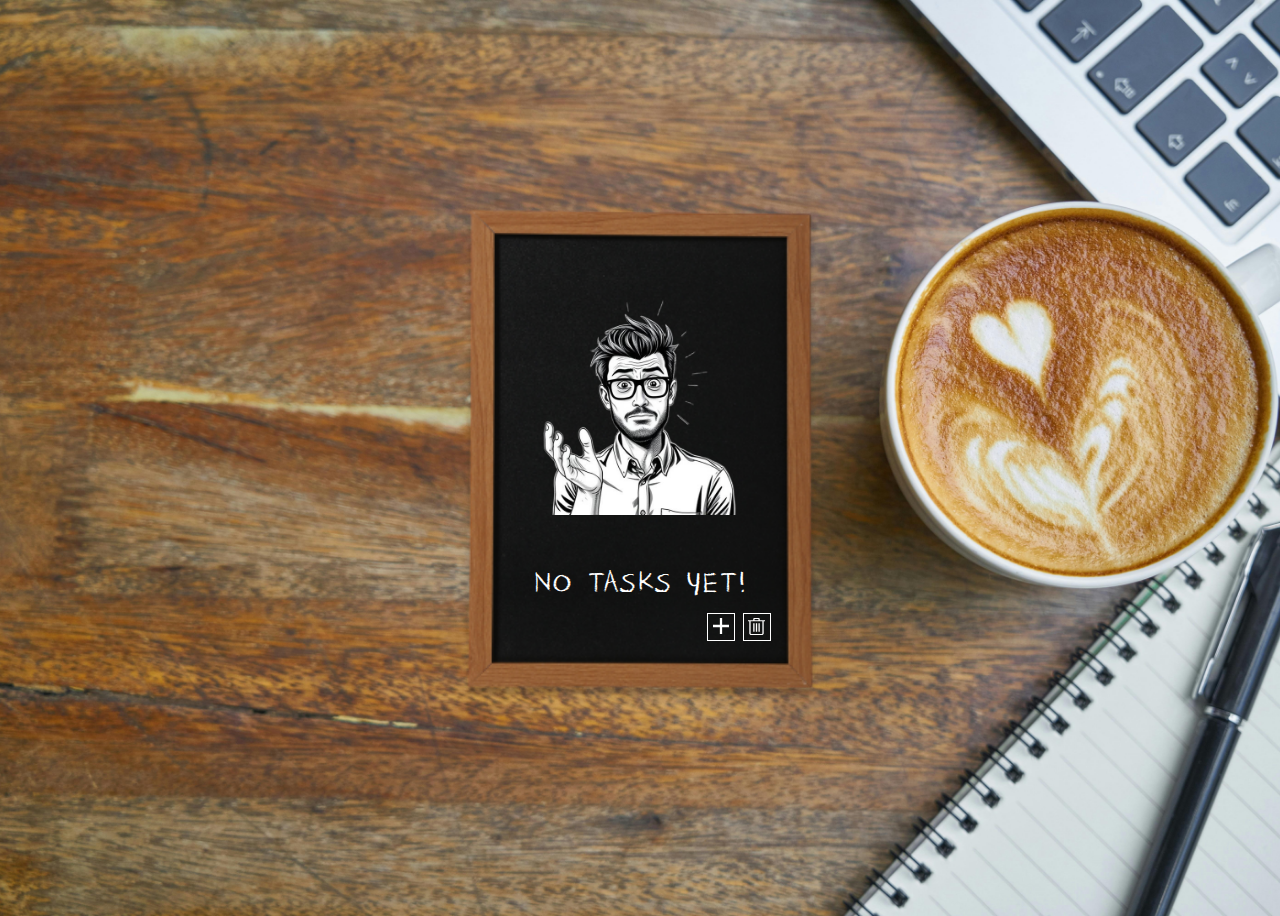
==== index.html @ 8f49e0d2 "change svg icons" ====
<!DOCTYPE html>
<html lang="en">
    <head>
        <meta charset="UTF-8" />
        <meta name="viewport" content="width=device-width, initial-scale=1.0" />
        <title>Document</title>
        <link rel="stylesheet" href="./styles.css" />
        <link rel="icon" href="/images/favicon.png" />
        <script defer src="./javascript/main.js" type="module"></script>
    </head>
    <body>
        <main>
            <!-- @!Background image -->
            <article class="board-cont">
                <!-- !board container -->
                <img
                    class="board-img"
                    src="./images/board-mobile.png"
                    alt="blackboard"
                />

                <!-- !all content on the board (except the buttons) -->
                <div class="all-content-cont">
                    <!-- tasks / image container -->
                    <div class="tasks-or-img-cont">
                        <!-- *img and text container -->
                        <div class="img-and-text-cont">
                            <!-- image -->
                            <img
                                class="no-task-yet-img"
                                src="./images/no-task-yet.png"
                                alt="no task yet"
                            />

                            <!-- text -->
                            <p class="no-tasks-text">NO TASKS YET!</p>
                        </div>

                        <!-- *header and tasks container -->

                        <div class="header-and-tasks-cont display-none">
                            <!-- header -->
                            <header>
                                <h1 class="heading">
                                    TASKS DONE:
                                    <span class="tasks-checked">0</span>/8
                                </h1>
                            </header>

                            <!-- tasks container (maximum 8 tasks) -->
                            <ul class="tasks-cont">
                                <!-- Single Task-->
                                <li class="single-task-cont">
                                    <!-- checkbox -->
                                    <input class="checkbox" type="checkbox" />

                                    <!-- text box -->
                                    <div class="text-cont">
                                        <input
                                            class="text-input"
                                            type="text"
                                            placeholder="What do you wanna do?"
                                            maxlength="24"
                                        />
                                    </div>
                                </li>
                            </ul>
                        </div>
                    </div>
                </div>

                <!-- !action buttons -->
                <div class="btns-cont">
                    <button class="add-btn">
                        <!--original width and height is 20-->
                        <svg
                            width="16"
                            height="16"
                            viewBox="0 0 20 20"
                            fill="none"
                            xmlns="http://www.w3.org/2000/svg"
                        >
                            <path
                                d="M20 11.4286H11.4286V20H8.57143V11.4286H0V8.57143H8.57143V0H11.4286V8.57143H20V11.4286Z"
                                fill="white"
                            />
                        </svg>
                    </button>
                    <button class="delete-btn">
                        <!--original width and height is 20-->
                        <svg
                            width="17"
                            height="17"
                            viewBox="0 0 20 20"
                            fill="none"
                            xmlns="http://www.w3.org/2000/svg"
                        >
                            <path
                                d="M20 3.75066H18.4615V18.1251C18.4615 18.3855 18.4014 18.6296 18.2812 18.8575C18.1611 19.0853 17.9968 19.2839 17.7885 19.4531C17.5801 19.6224 17.3357 19.7559 17.0553 19.8535C16.7748 19.9512 16.4744 20 16.1538 20H3.84615C3.52564 20 3.22516 19.9512 2.94471 19.8535C2.66426 19.7559 2.41987 19.6224 2.21154 19.4531C2.00321 19.2839 1.83894 19.0853 1.71875 18.8575C1.59856 18.6296 1.53846 18.3855 1.53846 18.1251V3.75066H0V2.50071H6.15385V1.25076C6.15385 1.07499 6.19391 0.912235 6.27404 0.762502C6.35417 0.612768 6.46234 0.482565 6.59856 0.371892C6.73478 0.26122 6.89904 0.170078 7.09135 0.098466C7.28365 0.0268544 7.48397 -0.00569638 7.69231 0.000813769H12.3077C12.524 0.000813769 12.7244 0.0333645 12.9087 0.098466C13.0929 0.163568 13.2532 0.251455 13.3894 0.362127C13.5256 0.4728 13.6378 0.606258 13.726 0.762502C13.8141 0.918745 13.8542 1.0815 13.8462 1.25076V2.50071H20V3.75066ZM7.69231 2.50071H12.3077V1.25076H7.69231V2.50071ZM16.9231 3.75066H3.07692V18.1251C3.07692 18.2943 3.15304 18.4408 3.30529 18.5645C3.45753 18.6882 3.63782 18.7501 3.84615 18.7501H16.1538C16.3622 18.7501 16.5425 18.6882 16.6947 18.5645C16.847 18.4408 16.9231 18.2943 16.9231 18.1251V3.75066ZM7.69231 16.2502H6.15385V6.25056H7.69231V16.2502ZM10.7692 16.2502H9.23077V6.25056H10.7692V16.2502ZM13.8462 16.2502H12.3077V6.25056H13.8462V16.2502Z"
                                fill="white"
                            />
                        </svg>
                    </button>
                </div>
            </article>
        </main>

        <dialog class="dialog">
            <div class="dialog-cont">
                <p>Are you sure you want to delete this task?</p>
                <div class="dialog-btns-cont">
                    <button class="no-btn"></button>
                    <button class="yes-btn"></button>
                </div>
            </div>
        </dialog>
    </body>
</html>
---- styles.css ----
* {
    font-family: dkCrayonCrumble;
    box-sizing: border-box;
    color: white;
    letter-spacing: 0.1094rem;
}

.text-input::placeholder {
    letter-spacing: 0;
}

.text-input {
    letter-spacing: 0.0781rem;
}

@font-face {
    font-family: dkCrayonCrumble;
    src: url("./fonts/dk-crayon-crumble-font/DkCrayonCrumble-ddll.ttf");
}

.display-none {
    display: none;
}

body {
    background-image: url("./images/background-img.jpg");
    background-position: center; /*? If you only specify one keyword, the other value will be "center"*/
    background-repeat: no-repeat;
    background-size: cover;
}

main {
    height: 100vh;
    display: flex;
    justify-content: center;
    align-items: center;
}

.board-cont {
    position: relative;
    width: clamp(16.75rem, 70%, 22.5rem);
}

.board-img {
    width: 100%;
}

.all-content-cont {
    position: absolute;
    width: fit-content;
    text-align: center;
    margin: 0 auto;
    inset: 0;
}

.img-and-text-cont {
    margin-top: 25%;
}

.header-and-tasks-cont {
    margin-top: 20%;
}

header {
    margin-bottom: 5%;
}

.heading {
    font-size: clamp(1.75rem, 5.634vw + 0.436rem, 2.313rem);
}

.no-task-yet-img {
    margin: 0 auto 0.625rem;
    width: 60%;
}

.no-tasks-text {
    font-size: clamp(1.5rem, 3.756vw + 0.749rem, 2rem);
}

.tasks-cont,
.heading {
    padding: 0;
    margin: 0;
}

.tasks-cont > .single-task-cont {
    list-style-type: none;
    line-height: clamp(1.4rem, 7.887vw + -0.177rem, 2.45rem);
}

/* *? remove fake checkbox */
.checkbox {
    position: absolute;
    z-index: 0;
    width: 1.25rem;
    height: 1.4em;
    opacity: 0;
}

/* *?align items vertically inside of the text container */
.checkbox + .text-cont {
    /* cursor: pointer; */
    display: inline-flex; /*todo: figure out what that is*/
    align-items: center;
}

/* ?create a fake checkbox next to input textbox to replace the default one */
.checkbox + .text-cont::before {
    content: "";
    display: inline-block;
    width: 1.1rem;
    height: 1.1rem;
    flex-shrink: 0;
    flex-grow: 0;
    border: 0.15rem solid white;
    margin-right: 0.5em;
    background-repeat: no-repeat;
    background-position: center center;
    background-size: 50% 50%;
}

.checkbox:checked + .text-cont::before {
    background-image: url("data:image/svg+xml,%3Csvg width='22' height='16' viewBox='0 0 22 16' fill='none' xmlns='http://www.w3.org/2000/svg'%3E%3Cpath fill-rule='evenodd' clip-rule='evenodd' d='M2.75 5.33333L0 8L8.25 16L22 2.66667L19.25 0L8.25 10.6667L2.75 5.33333Z' fill='white'/%3E%3C/svg%3E%0A");
}

.text-input {
    border: none;
    background-color: transparent;
    font-size: clamp(1rem, 3.756vw + 0.249rem, 1.5rem);
    padding-top: 0.1875rem;
}

.text-input:focus {
    border: none;
    outline: none;
}

/*initially off*/
.text-input-red-border {
    border: 2px dashed red;
}

.btns-cont {
    position: absolute;
    width: 100%;
    display: flex;
    justify-content: end;
    top: 81%;
}

svg {
    margin-top: 4.5px;
    /* border: 0.5px solid white; */
}

.add-btn,
.delete-btn {
    padding: 0;
    color: white;
    fill: white; /*styles svg element*/
    border: 0.1rem solid;
    width: clamp(1.5rem, 6.25vw, 1.75rem);
    height: clamp(1.5rem, 6.25vw, 1.75rem);
    background-color: transparent;
}

/* a toggle class that's initially off */
.delete-btn-grey {
    color: grey;
    fill: grey;
}

.delete-btn {
    margin-left: 0.5rem;
    margin-right: 13.75%;
}

.dialog {
    padding: 0;
    background-color: transparent;
    border-radius: 0.9375rem;
    width: clamp(12.5rem, 60%, 25rem);
    font-size: 1.5rem;
    border: 0.1875rem solid;
}

.dialog-cont,
.dialog-btns-cont {
    margin: 0 auto;
}

.dialog-cont {
    padding-bottom: 1.25rem;
    width: 80%;
    text-align: center;
}

.dialog-btns-cont {
    width: fit-content;
}

.dialog::backdrop {
    backdrop-filter: blur(0.75rem);
}

.no-btn,
.yes-btn {
    height: 2rem;
    width: 2rem;
    background-position: center center;
    background-repeat: no-repeat;
    background-color: transparent;
    border: 0.1563rem solid white;
    border-radius: 0.5rem;
    border-color: white;
    border-style: solid;
}

.no-btn:hover {
    background-color: #e70606;
}

.yes-btn:hover {
    background-color: #008000;
}

.no-btn {
    background-image: url("data:image/svg+xml,%3Csvg width='19' height='19' viewBox='0 0 19 19' fill='none' xmlns='http://www.w3.org/2000/svg' %3E%3Cpath d='M13.0583 9.5L18.9832 15.4249L15.4249 18.9832L9.5 13.0583L3.5583 19L0 15.4417L5.9417 9.5L0 3.5583L3.5583 0L9.5 5.9417L15.4417 0.016784L19 3.57509L13.0583 9.5Z' fill='white' /%3E%3C/svg%3E");
}

.yes-btn {
    background-image: url("data:image/svg+xml,%3Csvg width='22' height='20' viewBox='0 0 22 20' fill='none' xmlns='http://www.w3.org/2000/svg' %3E%3Cpath d='M7.22377 19.2545L0.00176553 11.5622L3.29188 8.05563L7.2227 12.2548L18.709 0.000560275L22.0002 3.50609L7.22377 19.2545Z' fill='white' /%3E%3C/svg%3E");
}
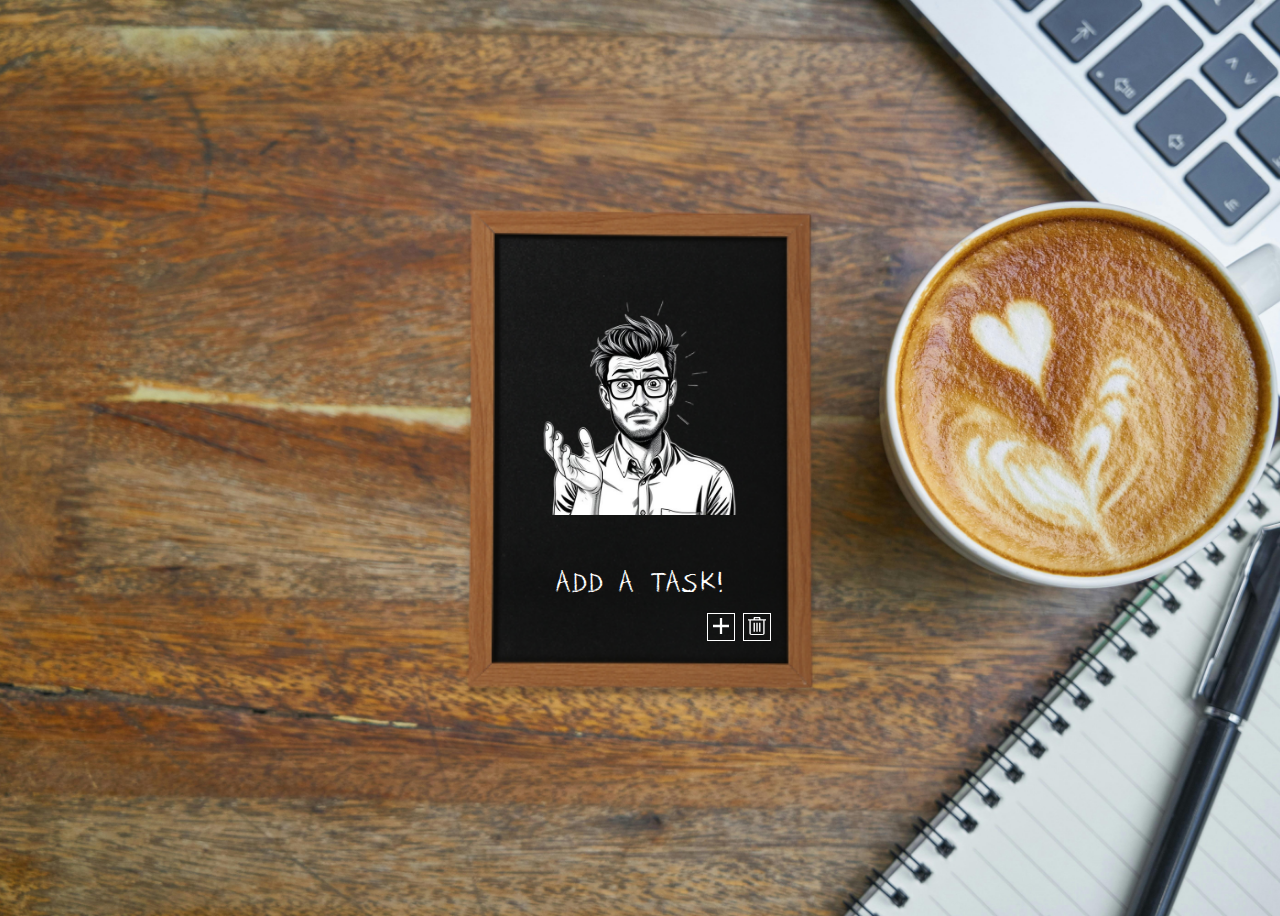
==== commit 383419ca: "delete a task when a user clicks on the delete button" ====
--- a/index.html
+++ b/index.html
@@ -5,7 +5,7 @@
         <meta name="viewport" content="width=device-width, initial-scale=1.0" />
         <title>Document</title>
         <link rel="stylesheet" href="./styles.css" />
-        <link rel="icon" href="/images/favicon.png" />
+        <link rel="icon" href="./assets/icons/favicon.png" />
         <script defer src="./javascript/main.js" type="module"></script>
     </head>
     <body>
@@ -15,8 +15,8 @@
                 <!-- !board container -->
                 <img
                     class="board-img"
-                    src="./images/board-mobile.png"
-                    alt="blackboard"
+                    src="./assets/images/chalkboard.png"
+                    alt="chalkboard"
                 />
 
                 <!-- !all content on the board (except the buttons) -->
@@ -28,12 +28,12 @@
                             <!-- image -->
                             <img
                                 class="no-task-yet-img"
-                                src="./images/no-task-yet.png"
+                                src="./assets/images/no-task-yet.png"
                                 alt="no task yet"
                             />
 
                             <!-- text -->
-                            <p class="no-tasks-text">NO TASKS YET!</p>
+                            <p class="no-tasks-text">ADD A TASK!</p>
                         </div>
 
                         <!-- *header and tasks container -->
@@ -43,7 +43,7 @@
                             <header>
                                 <h1 class="heading">
                                     TASKS DONE:
-                                    <span class="tasks-checked">0</span>/8
+                                    <span class="tasks-checked">0</span>/7
                                 </h1>
                             </header>
 
@@ -74,6 +74,7 @@
                     <button class="add-btn">
                         <!--original width and height is 20-->
                         <svg
+                            class="add-icon"
                             width="16"
                             height="16"
                             viewBox="0 0 20 20"
@@ -89,15 +90,14 @@
                     <button class="delete-btn">
                         <!--original width and height is 20-->
                         <svg
-                            width="17"
-                            height="17"
+                            class="delete-icon"
+                            width="18"
+                            height="18"
                             viewBox="0 0 20 20"
-                            fill="none"
                             xmlns="http://www.w3.org/2000/svg"
                         >
                             <path
                                 d="M20 3.75066H18.4615V18.1251C18.4615 18.3855 18.4014 18.6296 18.2812 18.8575C18.1611 19.0853 17.9968 19.2839 17.7885 19.4531C17.5801 19.6224 17.3357 19.7559 17.0553 19.8535C16.7748 19.9512 16.4744 20 16.1538 20H3.84615C3.52564 20 3.22516 19.9512 2.94471 19.8535C2.66426 19.7559 2.41987 19.6224 2.21154 19.4531C2.00321 19.2839 1.83894 19.0853 1.71875 18.8575C1.59856 18.6296 1.53846 18.3855 1.53846 18.1251V3.75066H0V2.50071H6.15385V1.25076C6.15385 1.07499 6.19391 0.912235 6.27404 0.762502C6.35417 0.612768 6.46234 0.482565 6.59856 0.371892C6.73478 0.26122 6.89904 0.170078 7.09135 0.098466C7.28365 0.0268544 7.48397 -0.00569638 7.69231 0.000813769H12.3077C12.524 0.000813769 12.7244 0.0333645 12.9087 0.098466C13.0929 0.163568 13.2532 0.251455 13.3894 0.362127C13.5256 0.4728 13.6378 0.606258 13.726 0.762502C13.8141 0.918745 13.8542 1.0815 13.8462 1.25076V2.50071H20V3.75066ZM7.69231 2.50071H12.3077V1.25076H7.69231V2.50071ZM16.9231 3.75066H3.07692V18.1251C3.07692 18.2943 3.15304 18.4408 3.30529 18.5645C3.45753 18.6882 3.63782 18.7501 3.84615 18.7501H16.1538C16.3622 18.7501 16.5425 18.6882 16.6947 18.5645C16.847 18.4408 16.9231 18.2943 16.9231 18.1251V3.75066ZM7.69231 16.2502H6.15385V6.25056H7.69231V16.2502ZM10.7692 16.2502H9.23077V6.25056H10.7692V16.2502ZM13.8462 16.2502H12.3077V6.25056H13.8462V16.2502Z"
-                                fill="white"
                             />
                         </svg>
                     </button>
--- a/styles.css
+++ b/styles.css
@@ -15,7 +15,7 @@
 
 @font-face {
     font-family: dkCrayonCrumble;
-    src: url("./fonts/dk-crayon-crumble-font/DkCrayonCrumble-ddll.ttf");
+    src: url("./assets/fonts/dk-crayon-crumble-font/DkCrayonCrumble-ddll.ttf");
 }
 
 .display-none {
@@ -23,7 +23,7 @@
 }
 
 body {
-    background-image: url("./images/background-img.jpg");
+    background-image: url("./assets/images/background-img.jpg");
     background-position: center; /*? If you only specify one keyword, the other value will be "center"*/
     background-repeat: no-repeat;
     background-size: cover;
@@ -100,7 +100,6 @@
 
 /* *?align items vertically inside of the text container */
 .checkbox + .text-cont {
-    /* cursor: pointer; */
     display: inline-flex; /*todo: figure out what that is*/
     align-items: center;
 }
@@ -137,8 +136,8 @@
 }
 
 /*initially off*/
-.text-input-red-border {
-    border: 2px dashed red;
+.red-border {
+    border: 0.125rem dashed red;
 }
 
 .btns-cont {
@@ -149,25 +148,36 @@
     top: 81%;
 }
 
-svg {
-    margin-top: 4.5px;
-    /* border: 0.5px solid white; */
-}
-
 .add-btn,
 .delete-btn {
     padding: 0;
     color: white;
-    fill: white; /*styles svg element*/
     border: 0.1rem solid;
     width: clamp(1.5rem, 6.25vw, 1.75rem);
     height: clamp(1.5rem, 6.25vw, 1.75rem);
     background-color: transparent;
 }
 
+.add-icon,
+.delete-icon {
+    fill: white;
+}
+
+/* both svg icons for add and delete btns */
+.add-icon {
+    margin-top: 0.2813rem;
+}
+
+.delete-icon {
+    margin-top: 0.1875rem;
+}
+
 /* a toggle class that's initially off */
 .delete-btn-grey {
     color: grey;
+}
+
+.delete-icon-grey {
     fill: grey;
 }
 
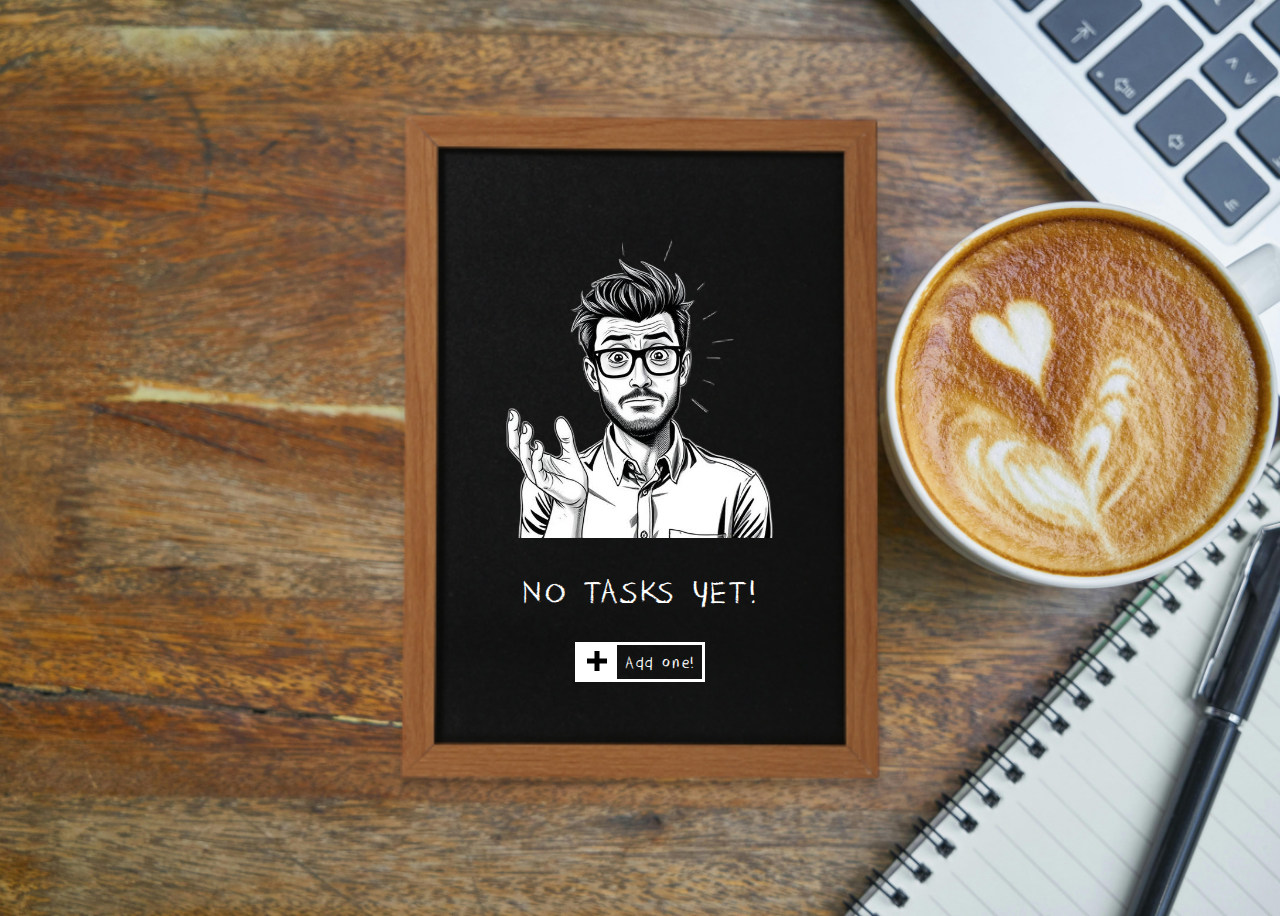
==== commit d613fcda: "add an initial add button to the default page" ====
--- a/index.html
+++ b/index.html
@@ -6,7 +6,7 @@
         <title>Document</title>
         <link rel="stylesheet" href="./styles.css" />
         <link rel="icon" href="./assets/icons/favicon.png" />
-        <script defer src="./javascript/main.js" type="module"></script>
+        <!-- <script defer src="./javascript/main.js" type="module"></script> -->
     </head>
     <body>
         <main>
@@ -20,10 +20,11 @@
                 />
 
                 <!-- !all content on the board (except the buttons) -->
-                <div class="all-content-cont">
-                    <!-- tasks / image container -->
-                    <div class="tasks-or-img-cont">
+                <div class="board-content">
+                    <!-- tasks / image container (dynamic container) -->
+                    <section class="tasks-or-img-cont">
                         <!-- *img and text container -->
+
                         <div class="img-and-text-cont">
                             <!-- image -->
                             <img
@@ -33,7 +34,22 @@
                             />
 
                             <!-- text -->
-                            <p class="no-tasks-text">ADD A TASK!</p>
+                            <p class="no-tasks-text">NO TASKS YET!</p>
+
+                            <div class="first-add-btn-cont">
+                                <button class="first-add-btn">
+                                    <svg
+                                        class="first-add-icon"
+                                        viewBox="0 0 24 24"
+                                        xmlns="http://www.w3.org/2000/svg"
+                                    >
+                                        <path
+                                            d="M9 0V9H0V15H9V24H15V15H24V9H15V0H9Z"
+                                        />
+                                    </svg>
+                                </button>
+                                <div class="add-one">Add one!</div>
+                            </div>
                         </div>
 
                         <!-- *header and tasks container -->
@@ -47,7 +63,7 @@
                                 </h1>
                             </header>
 
-                            <!-- tasks container (maximum 8 tasks) -->
+                            <!-- tasks container -->
                             <ul class="tasks-cont">
                                 <!-- Single Task-->
                                 <li class="single-task-cont">
@@ -64,43 +80,147 @@
                                         />
                                     </div>
                                 </li>
+                                <!-- Single Task-->
+                                <li class="single-task-cont">
+                                    <!-- checkbox -->
+                                    <input class="checkbox" type="checkbox" />
+
+                                    <!-- text box -->
+                                    <div class="text-cont">
+                                        <input
+                                            class="text-input"
+                                            type="text"
+                                            placeholder="What do you wanna do?"
+                                            maxlength="24"
+                                        />
+                                    </div>
+                                </li>
+                                <!-- Single Task-->
+                                <li class="single-task-cont">
+                                    <!-- checkbox -->
+                                    <input class="checkbox" type="checkbox" />
+
+                                    <!-- text box -->
+                                    <div class="text-cont">
+                                        <input
+                                            class="text-input"
+                                            type="text"
+                                            placeholder="What do you wanna do?"
+                                            maxlength="24"
+                                        />
+                                    </div>
+                                </li>
+                                <!-- Single Task-->
+                                <li class="single-task-cont">
+                                    <!-- checkbox -->
+                                    <input class="checkbox" type="checkbox" />
+
+                                    <!-- text box -->
+                                    <div class="text-cont">
+                                        <input
+                                            class="text-input"
+                                            type="text"
+                                            placeholder="What do you wanna do?"
+                                            maxlength="24"
+                                        />
+                                    </div>
+                                </li>
+                                <!-- Single Task-->
+                                <li class="single-task-cont">
+                                    <!-- checkbox -->
+                                    <input class="checkbox" type="checkbox" />
+
+                                    <!-- text box -->
+                                    <div class="text-cont">
+                                        <input
+                                            class="text-input"
+                                            type="text"
+                                            placeholder="What do you wanna do?"
+                                            maxlength="24"
+                                        />
+                                    </div>
+                                </li>
+                                <!-- Single Task-->
+                                <li class="single-task-cont">
+                                    <!-- checkbox -->
+                                    <input class="checkbox" type="checkbox" />
+
+                                    <!-- text box -->
+                                    <div class="text-cont">
+                                        <input
+                                            class="text-input"
+                                            type="text"
+                                            placeholder="What do you wanna do?"
+                                            maxlength="24"
+                                        />
+                                    </div>
+                                </li>
+                                <!-- Single Task-->
+                                <li class="single-task-cont">
+                                    <!-- checkbox -->
+                                    <input class="checkbox" type="checkbox" />
+
+                                    <!-- text box -->
+                                    <div class="text-cont">
+                                        <input
+                                            class="text-input"
+                                            type="text"
+                                            placeholder="What do you wanna do?"
+                                            maxlength="24"
+                                        />
+                                    </div>
+                                </li>
+                                <!-- Single Task-->
+                                <li class="single-task-cont">
+                                    <!-- checkbox -->
+                                    <input class="checkbox" type="checkbox" />
+
+                                    <!-- text box -->
+                                    <div class="text-cont">
+                                        <input
+                                            class="text-input"
+                                            type="text"
+                                            placeholder="What do you wanna do?"
+                                            maxlength="24"
+                                        />
+                                    </div>
+                                </li>
                             </ul>
+                            <!-- buttons container -->
+                            <section class="btns-cont">
+                                <button class="add-btn">
+                                    <!--original width and height is 20-->
+                                    <svg
+                                        class="add-icon"
+                                        width="16"
+                                        height="16"
+                                        viewBox="0 0 20 20"
+                                        fill="none"
+                                        xmlns="http://www.w3.org/2000/svg"
+                                    >
+                                        <path
+                                            d="M20 11.4286H11.4286V20H8.57143V11.4286H0V8.57143H8.57143V0H11.4286V8.57143H20V11.4286Z"
+                                            fill="white"
+                                        />
+                                    </svg>
+                                </button>
+                                <button class="delete-btn">
+                                    <!--original width and height is 20-->
+                                    <svg
+                                        class="delete-icon"
+                                        width="18"
+                                        height="18"
+                                        viewBox="0 0 20 20"
+                                        xmlns="http://www.w3.org/2000/svg"
+                                    >
+                                        <path
+                                            d="M20 3.75066H18.4615V18.1251C18.4615 18.3855 18.4014 18.6296 18.2812 18.8575C18.1611 19.0853 17.9968 19.2839 17.7885 19.4531C17.5801 19.6224 17.3357 19.7559 17.0553 19.8535C16.7748 19.9512 16.4744 20 16.1538 20H3.84615C3.52564 20 3.22516 19.9512 2.94471 19.8535C2.66426 19.7559 2.41987 19.6224 2.21154 19.4531C2.00321 19.2839 1.83894 19.0853 1.71875 18.8575C1.59856 18.6296 1.53846 18.3855 1.53846 18.1251V3.75066H0V2.50071H6.15385V1.25076C6.15385 1.07499 6.19391 0.912235 6.27404 0.762502C6.35417 0.612768 6.46234 0.482565 6.59856 0.371892C6.73478 0.26122 6.89904 0.170078 7.09135 0.098466C7.28365 0.0268544 7.48397 -0.00569638 7.69231 0.000813769H12.3077C12.524 0.000813769 12.7244 0.0333645 12.9087 0.098466C13.0929 0.163568 13.2532 0.251455 13.3894 0.362127C13.5256 0.4728 13.6378 0.606258 13.726 0.762502C13.8141 0.918745 13.8542 1.0815 13.8462 1.25076V2.50071H20V3.75066ZM7.69231 2.50071H12.3077V1.25076H7.69231V2.50071ZM16.9231 3.75066H3.07692V18.1251C3.07692 18.2943 3.15304 18.4408 3.30529 18.5645C3.45753 18.6882 3.63782 18.7501 3.84615 18.7501H16.1538C16.3622 18.7501 16.5425 18.6882 16.6947 18.5645C16.847 18.4408 16.9231 18.2943 16.9231 18.1251V3.75066ZM7.69231 16.2502H6.15385V6.25056H7.69231V16.2502ZM10.7692 16.2502H9.23077V6.25056H10.7692V16.2502ZM13.8462 16.2502H12.3077V6.25056H13.8462V16.2502Z"
+                                        />
+                                    </svg>
+                                </button>
+                            </section>
                         </div>
-                    </div>
-                </div>
-
-                <!-- !action buttons -->
-                <div class="btns-cont">
-                    <button class="add-btn">
-                        <!--original width and height is 20-->
-                        <svg
-                            class="add-icon"
-                            width="16"
-                            height="16"
-                            viewBox="0 0 20 20"
-                            fill="none"
-                            xmlns="http://www.w3.org/2000/svg"
-                        >
-                            <path
-                                d="M20 11.4286H11.4286V20H8.57143V11.4286H0V8.57143H8.57143V0H11.4286V8.57143H20V11.4286Z"
-                                fill="white"
-                            />
-                        </svg>
-                    </button>
-                    <button class="delete-btn">
-                        <!--original width and height is 20-->
-                        <svg
-                            class="delete-icon"
-                            width="18"
-                            height="18"
-                            viewBox="0 0 20 20"
-                            xmlns="http://www.w3.org/2000/svg"
-                        >
-                            <path
-                                d="M20 3.75066H18.4615V18.1251C18.4615 18.3855 18.4014 18.6296 18.2812 18.8575C18.1611 19.0853 17.9968 19.2839 17.7885 19.4531C17.5801 19.6224 17.3357 19.7559 17.0553 19.8535C16.7748 19.9512 16.4744 20 16.1538 20H3.84615C3.52564 20 3.22516 19.9512 2.94471 19.8535C2.66426 19.7559 2.41987 19.6224 2.21154 19.4531C2.00321 19.2839 1.83894 19.0853 1.71875 18.8575C1.59856 18.6296 1.53846 18.3855 1.53846 18.1251V3.75066H0V2.50071H6.15385V1.25076C6.15385 1.07499 6.19391 0.912235 6.27404 0.762502C6.35417 0.612768 6.46234 0.482565 6.59856 0.371892C6.73478 0.26122 6.89904 0.170078 7.09135 0.098466C7.28365 0.0268544 7.48397 -0.00569638 7.69231 0.000813769H12.3077C12.524 0.000813769 12.7244 0.0333645 12.9087 0.098466C13.0929 0.163568 13.2532 0.251455 13.3894 0.362127C13.5256 0.4728 13.6378 0.606258 13.726 0.762502C13.8141 0.918745 13.8542 1.0815 13.8462 1.25076V2.50071H20V3.75066ZM7.69231 2.50071H12.3077V1.25076H7.69231V2.50071ZM16.9231 3.75066H3.07692V18.1251C3.07692 18.2943 3.15304 18.4408 3.30529 18.5645C3.45753 18.6882 3.63782 18.7501 3.84615 18.7501H16.1538C16.3622 18.7501 16.5425 18.6882 16.6947 18.5645C16.847 18.4408 16.9231 18.2943 16.9231 18.1251V3.75066ZM7.69231 16.2502H6.15385V6.25056H7.69231V16.2502ZM10.7692 16.2502H9.23077V6.25056H10.7692V16.2502ZM13.8462 16.2502H12.3077V6.25056H13.8462V16.2502Z"
-                            />
-                        </svg>
-                    </button>
+                    </section>
                 </div>
             </article>
         </main>
--- a/styles.css
+++ b/styles.css
@@ -4,7 +4,6 @@
     color: white;
     letter-spacing: 0.1094rem;
 }
-
 .text-input::placeholder {
     letter-spacing: 0;
 }
@@ -38,14 +37,15 @@
 
 .board-cont {
     position: relative;
-    width: clamp(16.75rem, 70%, 22.5rem);
+    width: 100%;
+    max-width: 500px;
 }
 
 .board-img {
     width: 100%;
 }
 
-.all-content-cont {
+.board-content {
     position: absolute;
     width: fit-content;
     text-align: center;
@@ -61,12 +61,46 @@
     margin-top: 20%;
 }
 
+.first-add-btn-cont {
+    display: inline-flex;
+    align-items: center;
+    border: 3.5px solid white;
+    width: 130px;
+    height: 40px;
+    margin-top: clamp(16px, 5%, 25px);
+}
+
+.first-add-btn {
+    border-radius: 0;
+    border: 0.5px solid white;
+    outline: 0;
+    background-color: white;
+    width: 39px;
+    height: 39px;
+    padding: 3.5px 2px 0 0;
+}
+
+.first-add-btn:hover .first-add-icon {
+    fill: green;
+}
+
+.add-one {
+    font-size: 18px;
+    padding-top: 2px;
+    margin-left: 8px;
+}
+
+.first-add-icon {
+    width: 20px;
+    height: 20px;
+}
+
 header {
     margin-bottom: 5%;
 }
 
 .heading {
-    font-size: clamp(1.75rem, 5.634vw + 0.436rem, 2.313rem);
+    font-size: clamp(2rem, 10vw + 0rem, 3.125rem);
 }
 
 .no-task-yet-img {
@@ -75,7 +109,13 @@
 }
 
 .no-tasks-text {
-    font-size: clamp(1.5rem, 3.756vw + 0.749rem, 2rem);
+    margin: 16px 0 0;
+    font-size: clamp(1.5rem, 6.154vw + 0.269rem, 2.25rem);
+}
+
+.tasks-cont {
+    height: clamp(15.625rem, 87.179vw + -1.811rem, 26.25rem);
+    overflow-y: scroll;
 }
 
 .tasks-cont,
@@ -89,7 +129,7 @@
     line-height: clamp(1.4rem, 7.887vw + -0.177rem, 2.45rem);
 }
 
-/* *? remove fake checkbox */
+/* *? hide the default html checkbox */
 .checkbox {
     position: absolute;
     z-index: 0;
@@ -98,9 +138,9 @@
     opacity: 0;
 }
 
-/* *?align items vertically inside of the text container */
-.checkbox + .text-cont {
-    display: inline-flex; /*todo: figure out what that is*/
+/* *?align the checkbox and text input vertically inside of the text container */
+.text-cont {
+    display: inline-flex;
     align-items: center;
 }
 
@@ -108,17 +148,26 @@
 .checkbox + .text-cont::before {
     content: "";
     display: inline-block;
-    width: 1.1rem;
-    height: 1.1rem;
+    width: 17px;
+    height: 17px;
     flex-shrink: 0;
     flex-grow: 0;
     border: 0.15rem solid white;
-    margin-right: 0.5em;
+    margin-right: 8px;
     background-repeat: no-repeat;
     background-position: center center;
     background-size: 50% 50%;
 }
 
+@media (min-width: 516px) {
+    .checkbox + .text-cont::before {
+        width: 25px;
+        height: 25px;
+        border: 3px solid;
+    }
+}
+
+/*only in the checked state of the default textbox will the background image be displayed */
 .checkbox:checked + .text-cont::before {
     background-image: url("data:image/svg+xml,%3Csvg width='22' height='16' viewBox='0 0 22 16' fill='none' xmlns='http://www.w3.org/2000/svg'%3E%3Cpath fill-rule='evenodd' clip-rule='evenodd' d='M2.75 5.33333L0 8L8.25 16L22 2.66667L19.25 0L8.25 10.6667L2.75 5.33333Z' fill='white'/%3E%3C/svg%3E%0A");
 }
@@ -126,8 +175,8 @@
 .text-input {
     border: none;
     background-color: transparent;
-    font-size: clamp(1rem, 3.756vw + 0.249rem, 1.5rem);
-    padding-top: 0.1875rem;
+    font-size: clamp(1.313rem, 6.667vw + -0.021rem, 2.063rem);
+    padding-top: 8px;
 }
 
 .text-input:focus {
@@ -137,25 +186,29 @@
 
 /*initially off*/
 .red-border {
-    border: 0.125rem dashed red;
+    outline: 3px dashed red;
 }
 
 .btns-cont {
-    position: absolute;
-    width: 100%;
+    border: 2px solid;
+    margin-top: clamp(0.25rem, 6.154vw + -0.981rem, 1rem);
     display: flex;
     justify-content: end;
-    top: 81%;
+    width: 100%;
 }
 
 .add-btn,
 .delete-btn {
     padding: 0;
     color: white;
-    border: 0.1rem solid;
-    width: clamp(1.5rem, 6.25vw, 1.75rem);
-    height: clamp(1.5rem, 6.25vw, 1.75rem);
-    background-color: transparent;
+    border: 2px solid;
+    width: clamp(1.75rem, 4.103vw + 0.929rem, 2.25rem);
+    height: clamp(1.75rem, 4.103vw + 0.929rem, 2.25rem);
+    background-color: transparent;
+}
+
+.delete-btn {
+    margin-left: 12px;
 }
 
 .add-icon,
@@ -179,11 +232,6 @@
 
 .delete-icon-grey {
     fill: grey;
-}
-
-.delete-btn {
-    margin-left: 0.5rem;
-    margin-right: 13.75%;
 }
 
 .dialog {
